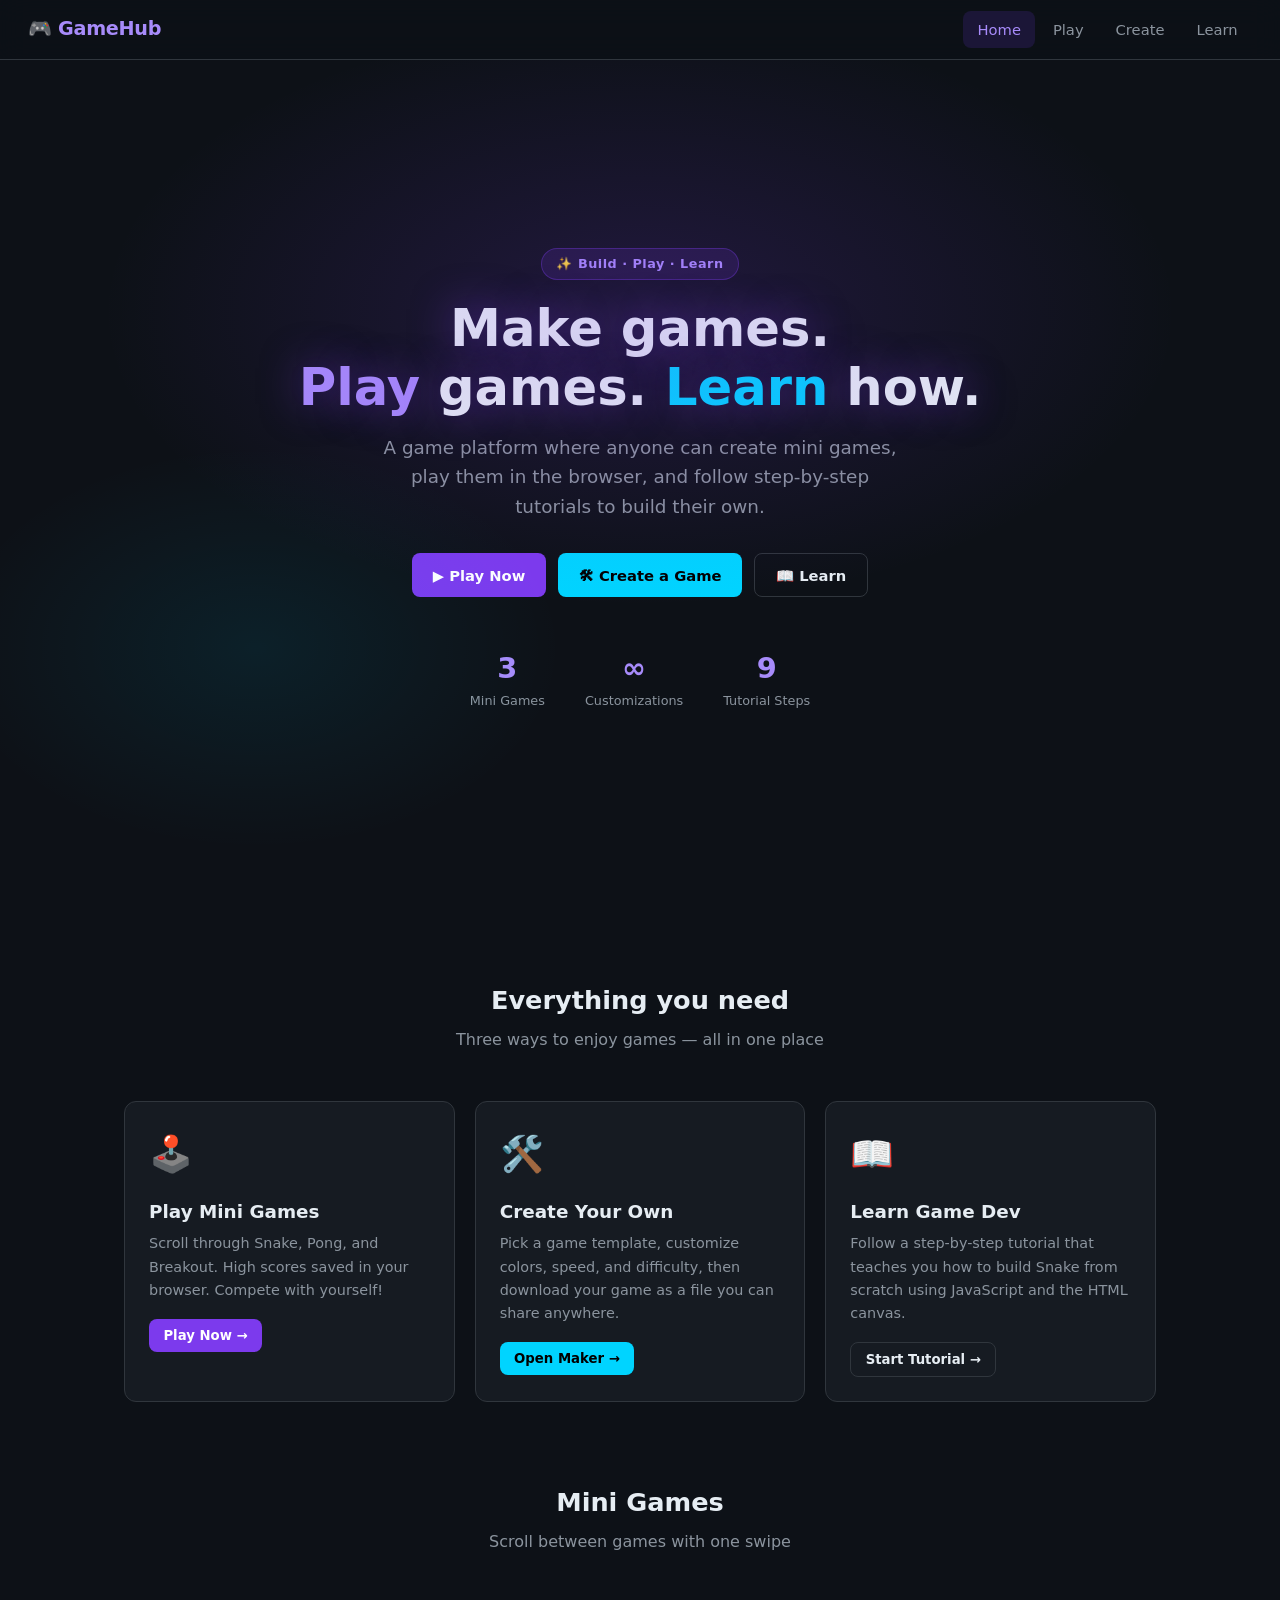
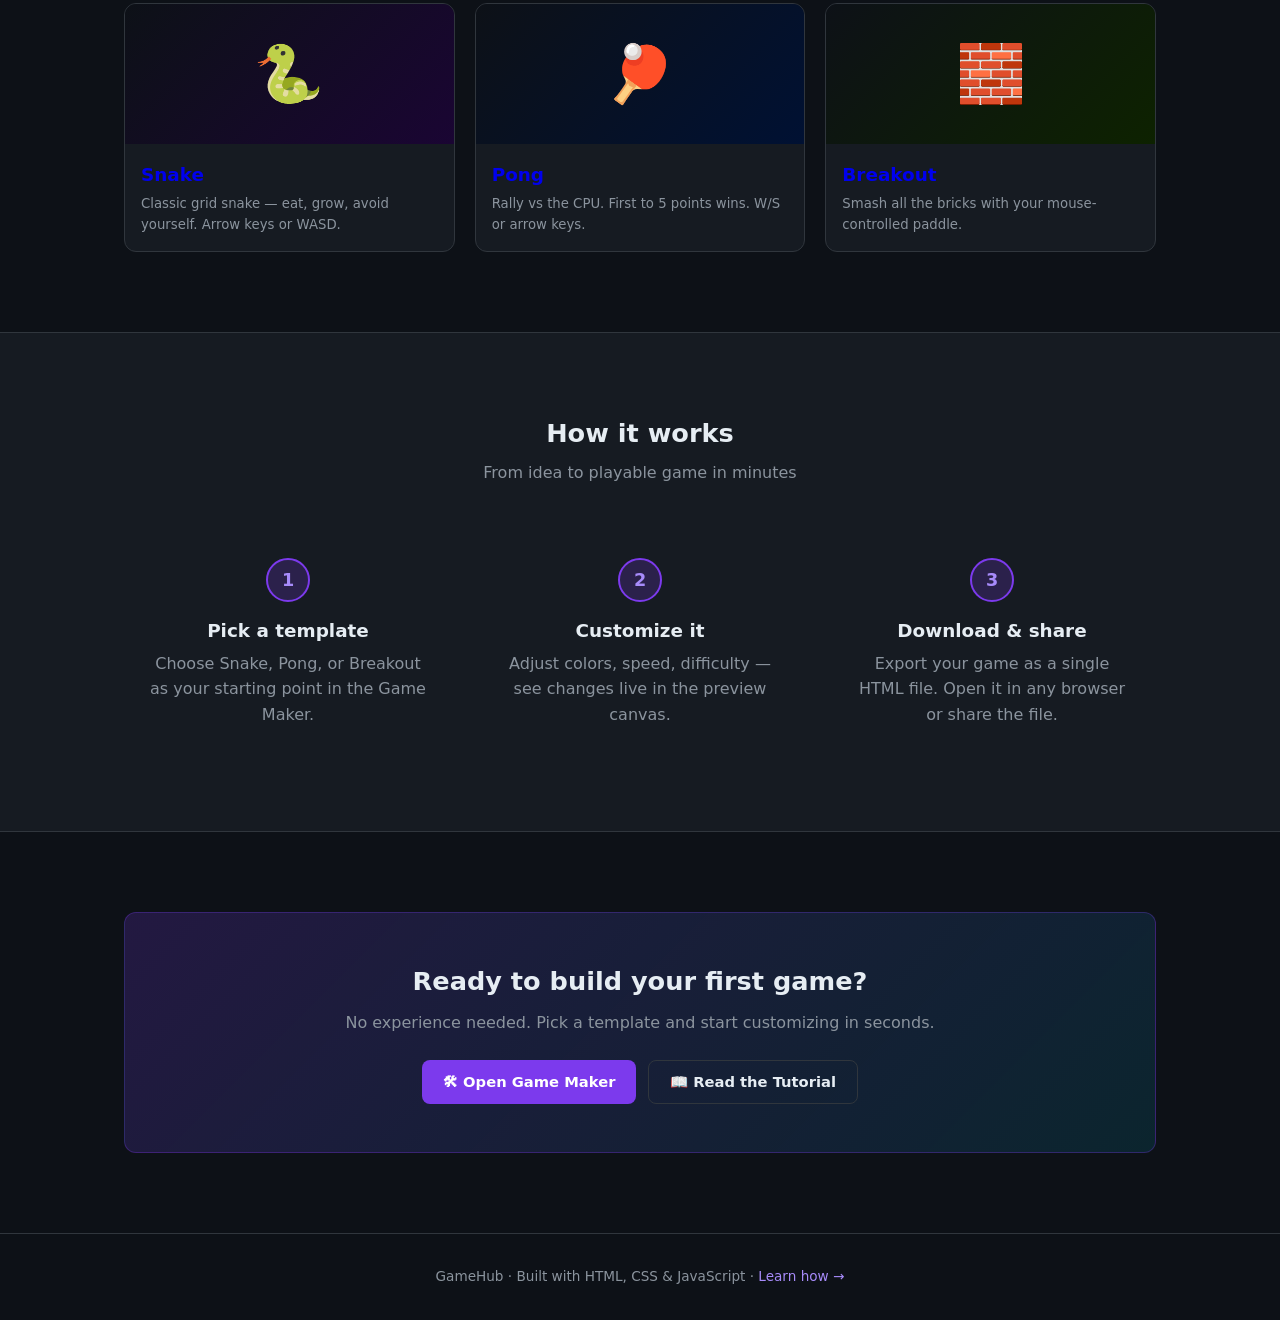
==== docs/index.html @ 1c7cee1e "Add GameHub web platform (Play, Create, Learn) + fix Minecraft blank screen" ====
<!DOCTYPE html>
<html lang="en">
<head>
<meta charset="UTF-8">
<meta name="viewport" content="width=device-width, initial-scale=1">
<title>GameHub · Build. Play. Learn.</title>
<link rel="stylesheet" href="style.css">
<style>
  /* ── Hero ── */
  .hero {
    min-height: calc(100vh - var(--nav-h));
    display: flex;
    flex-direction: column;
    align-items: center;
    justify-content: center;
    text-align: center;
    padding: 2rem 1.5rem;
    position: relative;
    overflow: hidden;
  }

  .hero::before {
    content: '';
    position: absolute;
    inset: 0;
    background:
      radial-gradient(ellipse 60% 50% at 50% 30%, rgba(124,58,237,.18) 0%, transparent 70%),
      radial-gradient(ellipse 40% 40% at 20% 70%, rgba(0,212,255,.08) 0%, transparent 60%);
    pointer-events: none;
  }

  .hero-badge {
    background: rgba(124,58,237,.15);
    border: 1px solid rgba(124,58,237,.35);
    color: var(--purple-lg);
    padding: .3rem .9rem;
    border-radius: 20px;
    font-size: .8rem;
    font-weight: 600;
    letter-spacing: .5px;
    margin-bottom: 1.2rem;
    display: inline-block;
  }

  .hero h1 span { color: var(--purple-lg); }
  .hero h1 .c   { color: var(--cyan); }

  .hero-sub {
    font-size: 1.15rem;
    color: var(--text-dim);
    max-width: 520px;
    margin: 1rem auto 2rem;
  }

  .hero-btns { display: flex; gap: .75rem; flex-wrap: wrap; justify-content: center; }

  .hero-stats {
    display: flex;
    gap: 2.5rem;
    margin-top: 3rem;
    flex-wrap: wrap;
    justify-content: center;
  }
  .stat { text-align: center; }
  .stat-num { font-size: 1.8rem; font-weight: 800; color: var(--purple-lg); }
  .stat-lbl { font-size: .8rem; color: var(--text-dim); }

  /* ── Sections ── */
  .section { padding: 5rem 0; }
  .section-head { text-align: center; margin-bottom: 3rem; }
  .section-head h2 { margin-bottom: .4rem; }

  /* ── Feature cards ── */
  .feat-icon {
    font-size: 2.2rem;
    margin-bottom: .9rem;
    display: block;
  }
  .feat-card h3 { margin-bottom: .4rem; }
  .feat-card p  { font-size: .9rem; margin-bottom: 1.1rem; }

  /* ── Game previews ── */
  .preview-grid {
    display: grid;
    grid-template-columns: repeat(3,1fr);
    gap: 1.25rem;
  }
  @media(max-width:700px) { .preview-grid { grid-template-columns: 1fr; } }

  .preview-card {
    background: var(--surface);
    border: 1px solid var(--border);
    border-radius: var(--radius);
    overflow: hidden;
    transition: border-color .2s, transform .2s;
    cursor: pointer;
    text-decoration: none;
    display: block;
  }
  .preview-card:hover { border-color: var(--purple); transform: translateY(-3px); }

  .preview-thumb {
    height: 140px;
    display: flex;
    align-items: center;
    justify-content: center;
    font-size: 3.5rem;
    position: relative;
    overflow: hidden;
  }
  .preview-thumb::after {
    content: 'PLAY';
    position: absolute;
    inset: 0;
    background: rgba(0,0,0,.65);
    display: flex;
    align-items: center;
    justify-content: center;
    font-size: 1rem;
    font-weight: 700;
    color: #fff;
    letter-spacing: 2px;
    opacity: 0;
    transition: opacity .2s;
  }
  .preview-card:hover .preview-thumb::after { opacity: 1; }

  .preview-info { padding: 1rem; }
  .preview-info h3 { margin-bottom: .2rem; }
  .preview-info p  { font-size: .83rem; }

  .thumb-snake    { background: linear-gradient(135deg, #0d1117 0%, #1a0533 100%); }
  .thumb-pong     { background: linear-gradient(135deg, #0d1117 0%, #001133 100%); }
  .thumb-breakout { background: linear-gradient(135deg, #0d1117 0%, #0d2200 100%); }

  /* ── Steps ── */
  .steps { display: flex; gap: 1.5rem; flex-wrap: wrap; }
  .step {
    flex: 1;
    min-width: 200px;
    text-align: center;
    padding: 1.5rem;
  }
  .step-num {
    width: 44px; height: 44px;
    border-radius: 50%;
    background: rgba(124,58,237,.2);
    border: 2px solid var(--purple);
    color: var(--purple-lg);
    font-size: 1.1rem;
    font-weight: 700;
    display: flex;
    align-items: center;
    justify-content: center;
    margin: 0 auto .9rem;
  }
  .step h3 { margin-bottom: .3rem; }

  /* ── CTA banner ── */
  .cta-banner {
    background: linear-gradient(135deg, rgba(124,58,237,.2) 0%, rgba(0,212,255,.1) 100%);
    border: 1px solid rgba(124,58,237,.3);
    border-radius: var(--radius);
    padding: 3rem 2rem;
    text-align: center;
  }
  .cta-banner h2 { margin-bottom: .5rem; }
  .cta-banner p  { margin-bottom: 1.5rem; }
  .cta-banner .btns { display: flex; gap: .75rem; justify-content: center; flex-wrap: wrap; }

  /* ── Footer ── */
  footer {
    border-top: 1px solid var(--border);
    padding: 2rem 0;
    text-align: center;
    color: var(--text-dim);
    font-size: .85rem;
  }
</style>
</head>
<body>

<nav>
  <a class="nav-logo" href="index.html">🎮 GameHub</a>
  <div class="nav-links">
    <a href="index.html" class="active">Home</a>
    <a href="games.html">Play</a>
    <a href="maker.html">Create</a>
    <a href="learn.html">Learn</a>
  </div>
</nav>

<main style="padding-top: var(--nav-h)">

  <!-- ── Hero ── -->
  <section class="hero">
    <div class="hero-badge">✨ Build · Play · Learn</div>
    <h1 class="glow">Make games.<br><span>Play</span> games. <span class="c">Learn</span> how.</h1>
    <p class="hero-sub">
      A game platform where anyone can create mini games, play them in the browser,
      and follow step-by-step tutorials to build their own.
    </p>
    <div class="hero-btns">
      <a href="games.html"  class="btn btn-primary">▶ Play Now</a>
      <a href="maker.html"  class="btn btn-cyan">🛠 Create a Game</a>
      <a href="learn.html"  class="btn btn-ghost">📖 Learn</a>
    </div>
    <div class="hero-stats">
      <div class="stat"><div class="stat-num">3</div><div class="stat-lbl">Mini Games</div></div>
      <div class="stat"><div class="stat-num">∞</div><div class="stat-lbl">Customizations</div></div>
      <div class="stat"><div class="stat-num">9</div><div class="stat-lbl">Tutorial Steps</div></div>
    </div>
  </section>

  <!-- ── Features ── -->
  <section class="section">
    <div class="container">
      <div class="section-head">
        <h2>Everything you need</h2>
        <p>Three ways to enjoy games — all in one place</p>
      </div>
      <div class="grid-3">
        <div class="card feat-card">
          <span class="feat-icon">🕹️</span>
          <h3>Play Mini Games</h3>
          <p>Scroll through Snake, Pong, and Breakout. High scores saved in your browser. Compete with yourself!</p>
          <a href="games.html" class="btn btn-primary btn-sm">Play Now →</a>
        </div>
        <div class="card feat-card">
          <span class="feat-icon">🛠️</span>
          <h3>Create Your Own</h3>
          <p>Pick a game template, customize colors, speed, and difficulty, then download your game as a file you can share anywhere.</p>
          <a href="maker.html" class="btn btn-cyan btn-sm">Open Maker →</a>
        </div>
        <div class="card feat-card">
          <span class="feat-icon">📖</span>
          <h3>Learn Game Dev</h3>
          <p>Follow a step-by-step tutorial that teaches you how to build Snake from scratch using JavaScript and the HTML canvas.</p>
          <a href="learn.html" class="btn btn-ghost btn-sm">Start Tutorial →</a>
        </div>
      </div>
    </div>
  </section>

  <!-- ── Game previews ── -->
  <section class="section" style="padding-top:0">
    <div class="container">
      <div class="section-head">
        <h2>Mini Games</h2>
        <p>Scroll between games with one swipe</p>
      </div>
      <div class="preview-grid">
        <a href="games.html#slide-0" class="preview-card">
          <div class="preview-thumb thumb-snake">🐍</div>
          <div class="preview-info">
            <h3>Snake</h3>
            <p>Classic grid snake — eat, grow, avoid yourself. Arrow keys or WASD.</p>
          </div>
        </a>
        <a href="games.html#slide-1" class="preview-card">
          <div class="preview-thumb thumb-pong">🏓</div>
          <div class="preview-info">
            <h3>Pong</h3>
            <p>Rally vs the CPU. First to 5 points wins. W/S or arrow keys.</p>
          </div>
        </a>
        <a href="games.html#slide-2" class="preview-card">
          <div class="preview-thumb thumb-breakout">🧱</div>
          <div class="preview-info">
            <h3>Breakout</h3>
            <p>Smash all the bricks with your mouse-controlled paddle.</p>
          </div>
        </a>
      </div>
    </div>
  </section>

  <!-- ── How it works ── -->
  <section class="section" style="background: var(--surface); border-top:1px solid var(--border); border-bottom:1px solid var(--border)">
    <div class="container">
      <div class="section-head">
        <h2>How it works</h2>
        <p>From idea to playable game in minutes</p>
      </div>
      <div class="steps">
        <div class="step">
          <div class="step-num">1</div>
          <h3>Pick a template</h3>
          <p>Choose Snake, Pong, or Breakout as your starting point in the Game Maker.</p>
        </div>
        <div class="step">
          <div class="step-num">2</div>
          <h3>Customize it</h3>
          <p>Adjust colors, speed, difficulty — see changes live in the preview canvas.</p>
        </div>
        <div class="step">
          <div class="step-num">3</div>
          <h3>Download & share</h3>
          <p>Export your game as a single HTML file. Open it in any browser or share the file.</p>
        </div>
      </div>
    </div>
  </section>

  <!-- ── CTA ── -->
  <section class="section">
    <div class="container">
      <div class="cta-banner">
        <h2>Ready to build your first game?</h2>
        <p>No experience needed. Pick a template and start customizing in seconds.</p>
        <div class="btns">
          <a href="maker.html" class="btn btn-primary">🛠 Open Game Maker</a>
          <a href="learn.html" class="btn btn-ghost">📖 Read the Tutorial</a>
        </div>
      </div>
    </div>
  </section>

</main>

<footer>
  <div class="container">
    GameHub · Built with HTML, CSS &amp; JavaScript · <a href="learn.html" style="color:var(--purple-lg);text-decoration:none">Learn how →</a>
  </div>
</footer>

</body>
</html>
---- docs/style.css ----
:root {
  --bg:        #0d1117;
  --surface:   #161b22;
  --surface2:  #21262d;
  --border:    #30363d;
  --text:      #e6edf3;
  --text-dim:  #8b949e;
  --purple:    #7c3aed;
  --purple-lg: #a78bfa;
  --cyan:      #00d4ff;
  --green:     #3fb950;
  --yellow:    #f0b429;
  --red:       #f85149;
  --radius:    12px;
  --nav-h:     60px;
}

*, *::before, *::after { margin: 0; padding: 0; box-sizing: border-box; }

body {
  background: var(--bg);
  color: var(--text);
  font-family: 'Segoe UI', system-ui, -apple-system, sans-serif;
  line-height: 1.6;
  min-height: 100vh;
}

/* ── Nav ── */
nav {
  position: fixed;
  inset: 0 0 auto 0;
  height: var(--nav-h);
  background: rgba(13,17,23,.92);
  backdrop-filter: blur(14px);
  border-bottom: 1px solid var(--border);
  display: flex;
  align-items: center;
  padding: 0 1.75rem;
  gap: 1.5rem;
  z-index: 200;
}

.nav-logo {
  font-size: 1.2rem;
  font-weight: 700;
  color: var(--purple-lg);
  text-decoration: none;
  letter-spacing: -.3px;
  white-space: nowrap;
}

.nav-links {
  display: flex;
  gap: .2rem;
  margin-left: auto;
}

.nav-links a {
  color: var(--text-dim);
  text-decoration: none;
  padding: .45rem .9rem;
  border-radius: 8px;
  font-size: .92rem;
  transition: background .15s, color .15s;
}
.nav-links a:hover { background: var(--surface2); color: var(--text); }
.nav-links a.active { color: var(--purple-lg); background: rgba(124,58,237,.15); }

/* ── Buttons ── */
.btn {
  display: inline-flex;
  align-items: center;
  gap: .45rem;
  padding: .58rem 1.3rem;
  border-radius: 8px;
  font-size: .92rem;
  font-weight: 600;
  cursor: pointer;
  border: none;
  text-decoration: none;
  transition: transform .15s, filter .15s, background .15s;
  white-space: nowrap;
}
.btn:hover { transform: translateY(-1px); }
.btn-primary { background: var(--purple); color: #fff; }
.btn-primary:hover { background: #6d28d9; }
.btn-ghost { background: transparent; color: var(--text); border: 1px solid var(--border); }
.btn-ghost:hover { background: var(--surface2); border-color: var(--purple-lg); }
.btn-cyan { background: var(--cyan); color: #000; font-weight: 700; }
.btn-cyan:hover { filter: brightness(1.12); }
.btn-green { background: var(--green); color: #fff; }
.btn-green:hover { filter: brightness(1.1); }
.btn-sm { padding: .36rem .9rem; font-size: .83rem; }

/* ── Cards ── */
.card {
  background: var(--surface);
  border: 1px solid var(--border);
  border-radius: var(--radius);
  padding: 1.5rem;
  transition: border-color .2s, transform .2s;
}
.card:hover { border-color: var(--purple); transform: translateY(-2px); }

/* ── Layout helpers ── */
.container { max-width: 1080px; margin: 0 auto; padding: 0 1.5rem; }
.grid-3 { display: grid; grid-template-columns: repeat(3, 1fr); gap: 1.25rem; }
.grid-2 { display: grid; grid-template-columns: repeat(2, 1fr); gap: 1.25rem; }

@media (max-width: 720px) {
  .grid-3, .grid-2 { grid-template-columns: 1fr; }
  .nav-links a { padding: .4rem .6rem; font-size: .82rem; }
}

/* ── Typography ── */
h1 { font-size: clamp(2rem, 5vw, 3.2rem); font-weight: 800; line-height: 1.15; }
h2 { font-size: 1.6rem; font-weight: 700; }
h3 { font-size: 1.15rem; font-weight: 600; }
p  { color: var(--text-dim); }

.tag {
  display: inline-block;
  font-size: .75rem;
  font-weight: 600;
  padding: .18rem .6rem;
  border-radius: 20px;
  letter-spacing: .4px;
  text-transform: uppercase;
}
.tag-purple { background: rgba(124,58,237,.2); color: var(--purple-lg); }
.tag-cyan   { background: rgba(0,212,255,.15); color: var(--cyan); }
.tag-green  { background: rgba(63,185,80,.15); color: var(--green); }

/* ── Glow text ── */
.glow { text-shadow: 0 0 40px rgba(124,58,237,.5); }

/* ── Code block ── */
pre {
  background: #010409;
  border: 1px solid var(--border);
  border-radius: 8px;
  padding: 1.1rem 1.25rem;
  overflow-x: auto;
  font-size: .85rem;
  line-height: 1.7;
}
code { font-family: 'Cascadia Code', 'Fira Code', 'Consolas', monospace; }
pre code { color: #c9d1d9; }
.kw  { color: #ff7b72; }
.fn  { color: #d2a8ff; }
.str { color: #a5d6ff; }
.cm  { color: #6e7681; font-style: italic; }
.num { color: #79c0ff; }

/* ── Canvas container ── */
.canvas-box {
  position: relative;
  display: inline-block;
  border-radius: var(--radius);
  overflow: hidden;
  border: 2px solid var(--border);
  box-shadow: 0 0 40px rgba(0,0,0,.6);
}
canvas { display: block; }

/* ── Scroll hint animation ── */
@keyframes bounce {
  0%, 100% { transform: translateY(0); }
  50%       { transform: translateY(6px); }
}
.scroll-hint { animation: bounce 1.6s ease-in-out infinite; }

/* ── Progress bar ── */
.progress-bar {
  height: 4px;
  background: var(--surface2);
  border-radius: 2px;
  overflow: hidden;
}
.progress-fill {
  height: 100%;
  background: linear-gradient(90deg, var(--purple), var(--cyan));
  border-radius: 2px;
  transition: width .3s;
}

/* ── Range / select inputs ── */
input[type=range] {
  -webkit-appearance: none;
  width: 100%;
  height: 6px;
  border-radius: 3px;
  background: var(--surface2);
  outline: none;
  cursor: pointer;
}
input[type=range]::-webkit-slider-thumb {
  -webkit-appearance: none;
  width: 16px;
  height: 16px;
  border-radius: 50%;
  background: var(--purple);
  cursor: pointer;
}
input[type=color] {
  -webkit-appearance: none;
  border: none;
  width: 36px;
  height: 36px;
  border-radius: 6px;
  cursor: pointer;
  background: none;
  padding: 0;
}
select {
  background: var(--surface2);
  color: var(--text);
  border: 1px solid var(--border);
  border-radius: 6px;
  padding: .4rem .7rem;
  font-size: .9rem;
  cursor: pointer;
  outline: none;
}
select:focus { border-color: var(--purple); }

label { font-size: .88rem; color: var(--text-dim); display: block; margin-bottom: .3rem; }

.field { margin-bottom: 1rem; }
.field-row { display: flex; align-items: center; gap: .75rem; }
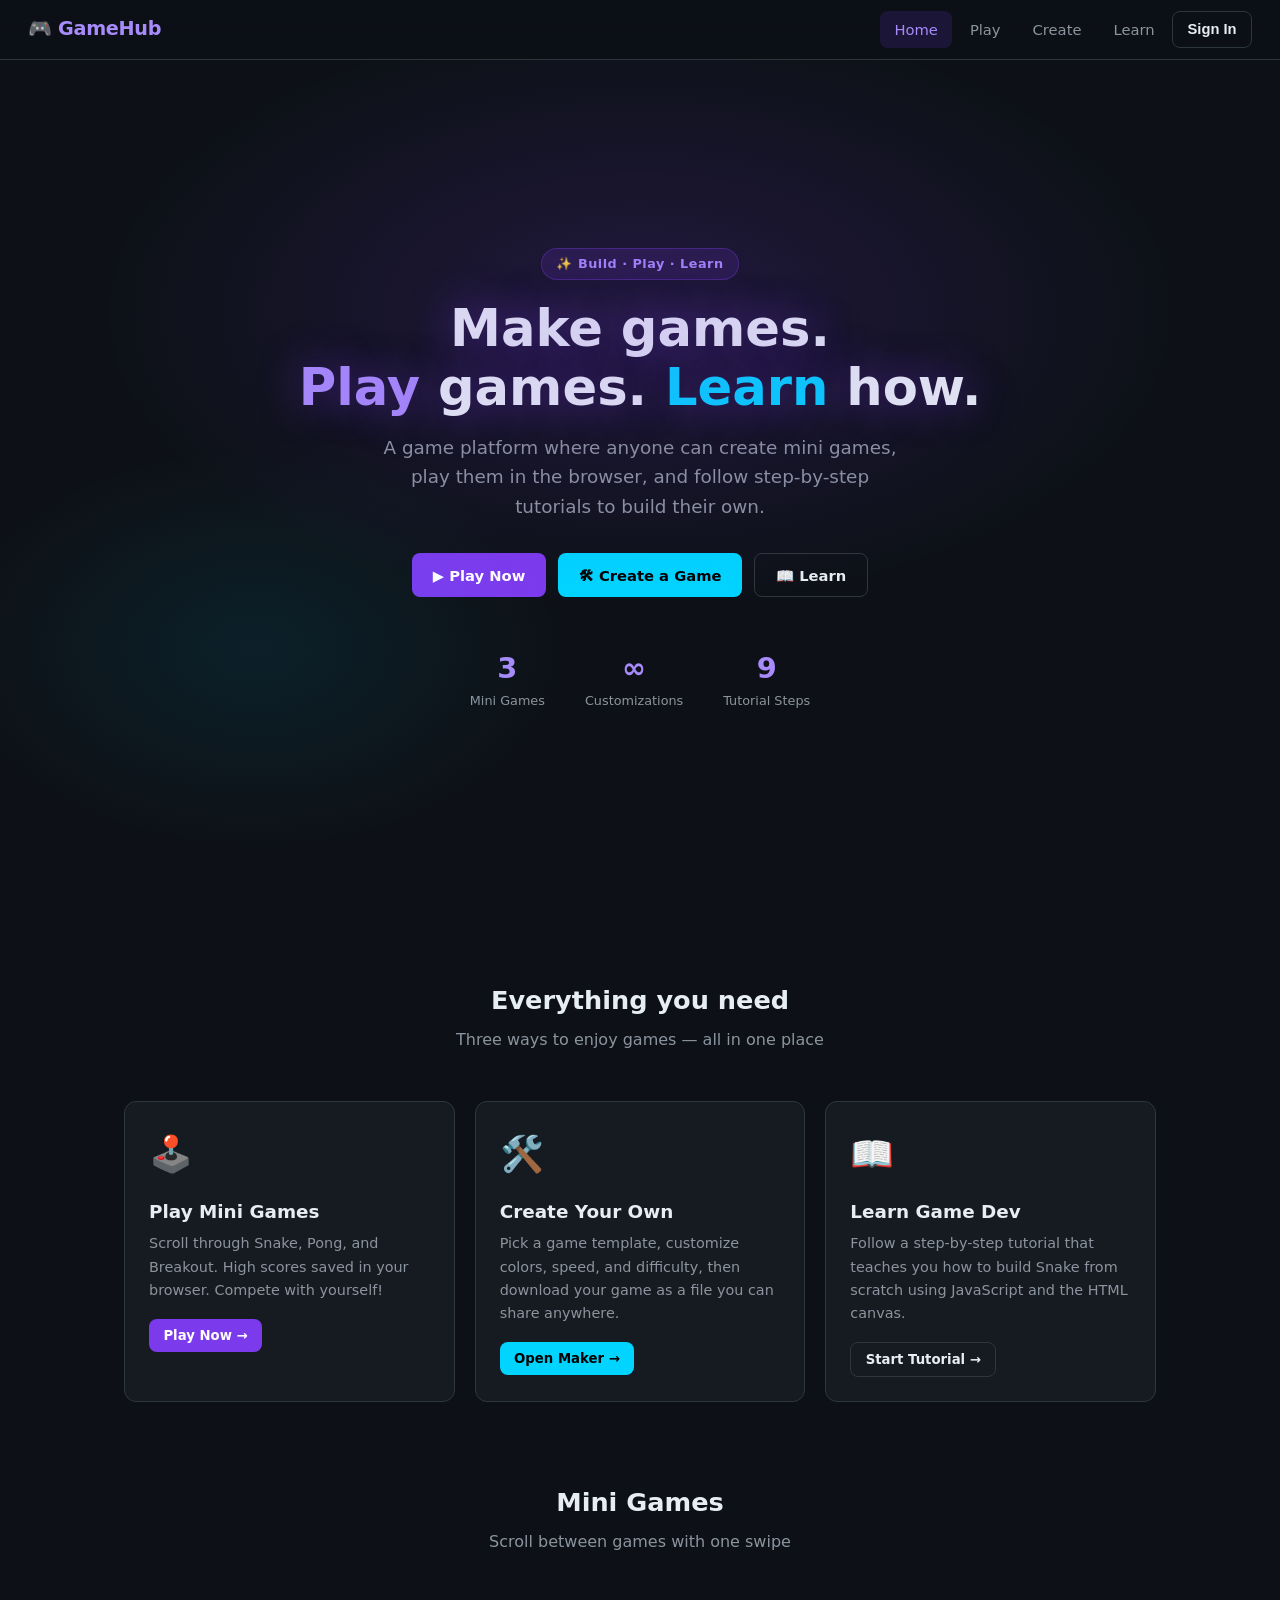
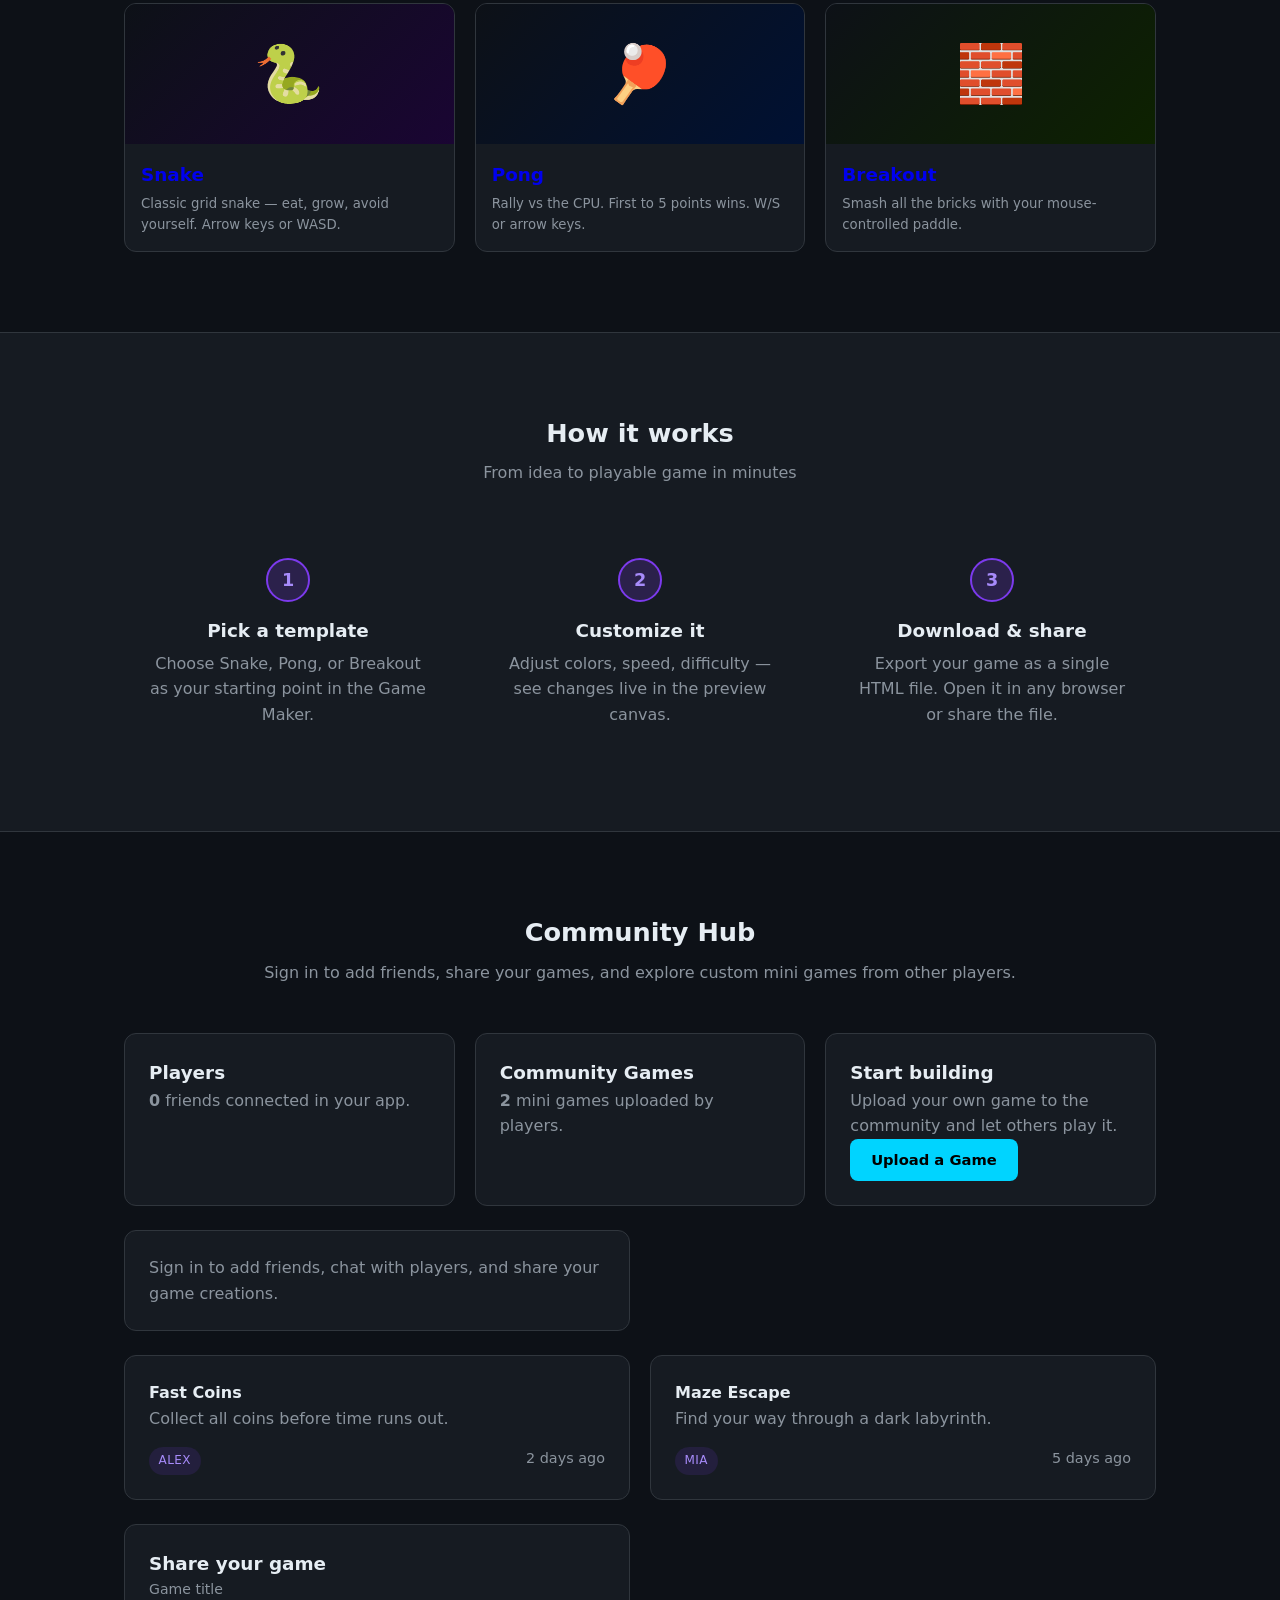
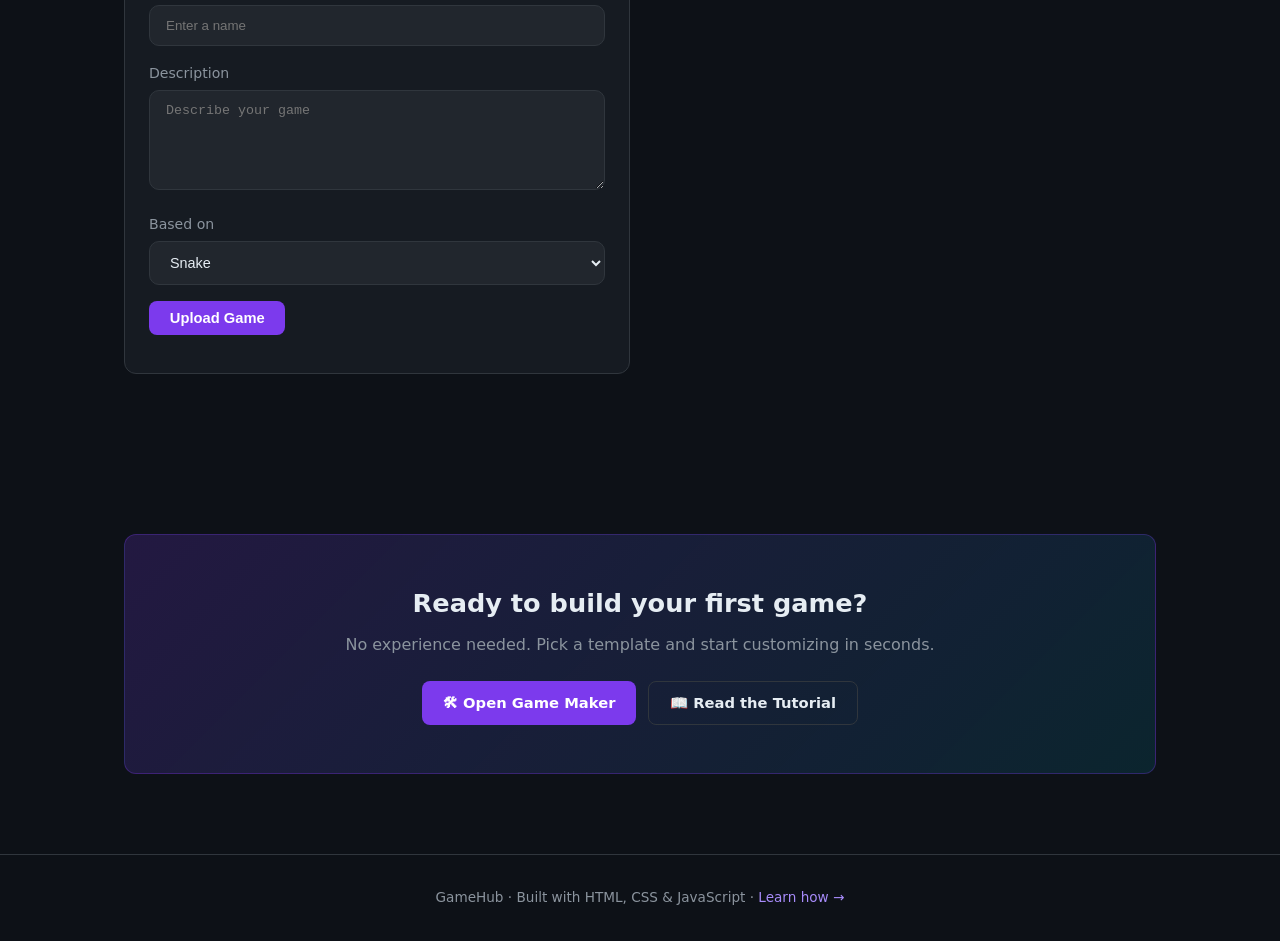
==== commit 53ca6256: "change" ====
--- a/docs/index.html
+++ b/docs/index.html
@@ -3,7 +3,7 @@
 <head>
 <meta charset="UTF-8">
 <meta name="viewport" content="width=device-width, initial-scale=1">
-<title>GameHub · Build. Play. Learn.</title>
+<title>Make it · Build. Play. Learn.</title>
 <link rel="stylesheet" href="style.css">
 <style>
   /* ── Hero ── */
@@ -187,6 +187,8 @@
     <a href="games.html">Play</a>
     <a href="maker.html">Create</a>
     <a href="learn.html">Learn</a>
+    <button id="signInBtn" class="btn btn-ghost nav-btn">Sign In</button>
+    <button id="signOutBtn" class="btn btn-ghost nav-btn hidden">Sign Out</button>
   </div>
 </nav>
 
@@ -302,6 +304,60 @@
     </div>
   </section>
 
+  <!-- ── Community ── -->
+  <section class="section">
+    <div class="container">
+      <div class="section-head">
+        <h2>Community Hub</h2>
+        <p>Sign in to add friends, share your games, and explore custom mini games from other players.</p>
+      </div>
+      <div class="grid-3">
+        <div class="card">
+          <h3>Players</h3>
+          <p><strong class="friends-count">0</strong> friends connected in your app.</p>
+        </div>
+        <div class="card">
+          <h3>Community Games</h3>
+          <p><strong class="community-games-count">0</strong> mini games uploaded by players.</p>
+        </div>
+        <div class="card">
+          <h3>Start building</h3>
+          <p>Upload your own game to the community and let others play it.</p>
+          <a id="openUploadBtn" class="btn btn-cyan requires-auth">Upload a Game</a>
+        </div>
+      </div>
+      <div id="friendList" class="community-grid"></div>
+      <div id="communityGameList" class="community-grid"></div>
+      <div id="uploadSection" class="community-grid">
+        <div class="card">
+          <h3>Share your game</h3>
+          <form id="uploadForm">
+            <div class="form-group">
+              <label for="uploadTitle">Game title</label>
+              <input id="uploadTitle" class="input" type="text" placeholder="Enter a name" required>
+            </div>
+            <div class="form-group">
+              <label for="uploadDescription">Description</label>
+              <textarea id="uploadDescription" class="textarea" placeholder="Describe your game" required></textarea>
+            </div>
+            <div class="form-group">
+              <label for="uploadTemplate">Based on</label>
+              <select id="uploadTemplate">
+                <option value="Snake">Snake</option>
+                <option value="Pong">Pong</option>
+                <option value="Breakout">Breakout</option>
+                <option value="Builder">Builder</option>
+                <option value="Custom">Custom</option>
+              </select>
+            </div>
+            <button type="submit" class="btn btn-primary">Upload Game</button>
+            <div id="uploadStatus" class="upload-status"></div>
+          </form>
+        </div>
+      </div>
+    </div>
+  </section>
+
   <!-- ── CTA ── -->
   <section class="section">
     <div class="container">
@@ -318,11 +374,28 @@
 
 </main>
 
+<div id="signInModal" class="modal hidden">
+  <div class="modal-backdrop"></div>
+  <div class="modal-content">
+    <div class="modal-header">
+      <h3>Sign in to GameHub</h3>
+      <button id="closeSignInModal" class="modal-close">×</button>
+    </div>
+    <form id="signInForm">
+      <div class="form-group">
+        <label for="signInName">Your name</label>
+        <input id="signInName" class="input" type="text" placeholder="Enter your player name" required>
+      </div>
+      <button type="submit" class="btn btn-primary">Join the app</button>
+    </form>
+  </div>
+</div>
+
 <footer>
   <div class="container">
     GameHub · Built with HTML, CSS &amp; JavaScript · <a href="learn.html" style="color:var(--purple-lg);text-decoration:none">Learn how →</a>
   </div>
 </footer>
-
+<script type="module" src="./js/community.js"></script>
 </body>
 </html>
--- a/docs/style.css
+++ b/docs/style.css
@@ -228,3 +228,197 @@
 
 .field { margin-bottom: 1rem; }
 .field-row { display: flex; align-items: center; gap: .75rem; }
+
+/* ── Community / Social ── */
+.community-grid {
+  display: grid;
+  grid-template-columns: repeat(2, minmax(0, 1fr));
+  gap: 1.25rem;
+  margin-top: 1.5rem;
+}
+@media(max-width:900px) { .community-grid { grid-template-columns: 1fr; } }
+
+.community-card {
+  background: var(--surface);
+  border: 1px solid var(--border);
+  border-radius: var(--radius);
+  padding: 1.5rem;
+}
+
+.list-grid {
+  display: grid;
+  gap: .75rem;
+  margin-top: 1rem;
+}
+
+.list-row {
+  display: flex;
+  justify-content: space-between;
+  gap: .75rem;
+  margin-top: 1rem;
+  color: var(--text-dim);
+  font-size: .9rem;
+}
+
+.small-chip {
+  display: inline-flex;
+  align-items: center;
+  justify-content: center;
+  padding: .25rem .6rem;
+  border-radius: 999px;
+  background: rgba(124,58,237,.13);
+  color: var(--purple-lg);
+  font-size: .75rem;
+  text-transform: uppercase;
+  letter-spacing: .4px;
+}
+
+.modal {
+  position: fixed;
+  inset: 0;
+  display: grid;
+  place-items: center;
+  z-index: 300;
+}
+
+.modal.hidden { display: none; }
+.modal-backdrop {
+  position: absolute;
+  inset: 0;
+  background: rgba(0,0,0,.6);
+  backdrop-filter: blur(5px);
+}
+.modal-content {
+  position: relative;
+  width: min(420px, calc(100vw - 2rem));
+  background: var(--surface);
+  border: 1px solid var(--border);
+  border-radius: 18px;
+  padding: 1.5rem;
+  z-index: 1;
+}
+.modal-header {
+  display: flex;
+  align-items: center;
+  justify-content: space-between;
+  gap: .75rem;
+  margin-bottom: 1rem;
+}
+.modal-header h3 { margin: 0; font-size: 1.1rem; }
+.modal-close {
+  border: none;
+  background: transparent;
+  color: var(--text);
+  font-size: 1.2rem;
+  cursor: pointer;
+}
+.form-group { margin-bottom: 1rem; }
+.input, .textarea, select {
+  width: 100%;
+  border: 1px solid var(--border);
+  border-radius: 10px;
+  background: var(--surface2);
+  color: var(--text);
+  padding: .75rem 1rem;
+}
+.textarea { min-height: 100px; resize: vertical; }
+.upload-status { margin-top: .85rem; color: var(--green); font-size: .9rem; }
+
+.nav-links .nav-btn {
+  padding: .45rem .9rem;
+}
+
+  .hidden { display: none !important; }
+
+
+
+/* ── Mobile touch controls ── */
+.touch-controls {
+  position: fixed;
+  left: 50%;
+  transform: translateX(-50%);
+  bottom: 1.25rem;
+  display: none;
+  gap: .5rem;
+  align-items: center;
+  justify-content: center;
+  z-index: 400;
+}
+.touch-controls .tc-btn {
+  width: 56px;
+  height: 56px;
+  border-radius: 12px;
+  border: 1px solid var(--border);
+  background: rgba(255,255,255,0.04);
+  color: var(--text);
+  font-size: 1.25rem;
+  display: inline-flex;
+  align-items: center;
+  justify-content: center;
+  touch-action: none;
+  -webkit-user-select: none;
+  user-select: none;
+}
+.touch-controls .tc-btn.action {
+  width: 68px;
+  height: 68px;
+  background: linear-gradient(135deg,var(--purple-lg),#00d4ff);
+  color: #fff;
+  box-shadow: 0 6px 18px rgba(0,0,0,.35);
+}
+
+@media (max-width: 900px) {
+  .touch-controls { display: flex; }
+  .dot-nav { display: none; }
+  .nav-links .nav-btn { padding: .35rem .6rem; }
+}
+
+/* Joystick */
+.joystick {
+  position: fixed;
+  left: 1rem;
+  bottom: 1.25rem;
+  width: 96px;
+  height: 96px;
+  border-radius: 999px;
+  display: none;
+  align-items: center;
+  justify-content: center;
+  z-index: 410;
+}
+.joystick .base {
+  width: 96px;
+  height: 96px;
+  border-radius: 999px;
+  background: rgba(255,255,255,0.03);
+  border: 1px solid var(--border);
+  display: flex;
+  align-items: center;
+  justify-content: center;
+}
+.joystick .stick {
+  width: 48px;
+  height: 48px;
+  border-radius: 999px;
+  background: rgba(255,255,255,0.06);
+  box-shadow: 0 6px 14px rgba(0,0,0,0.35);
+  transform: translate(0,0);
+  transition: transform 0.01s linear;
+  touch-action: none;
+}
+
+@media (max-width: 900px) {
+  .joystick { display: flex; }
+  .touch-controls { bottom: 5.75rem; }
+}
+
+/* Narrow phones tweaks */
+@media (max-width: 420px) {
+  .joystick { left: .6rem; bottom: 1rem; width: 76px; height: 76px; }
+  .joystick .base { width: 76px; height: 76px; }
+  .joystick .stick { width: 40px; height: 40px; }
+  .touch-controls { bottom: 5rem; gap: .4rem; }
+  .touch-controls .tc-btn { width: 48px; height: 48px; font-size: 1.05rem; }
+  .touch-controls .tc-btn.action { width: 56px; height: 56px; }
+}
+
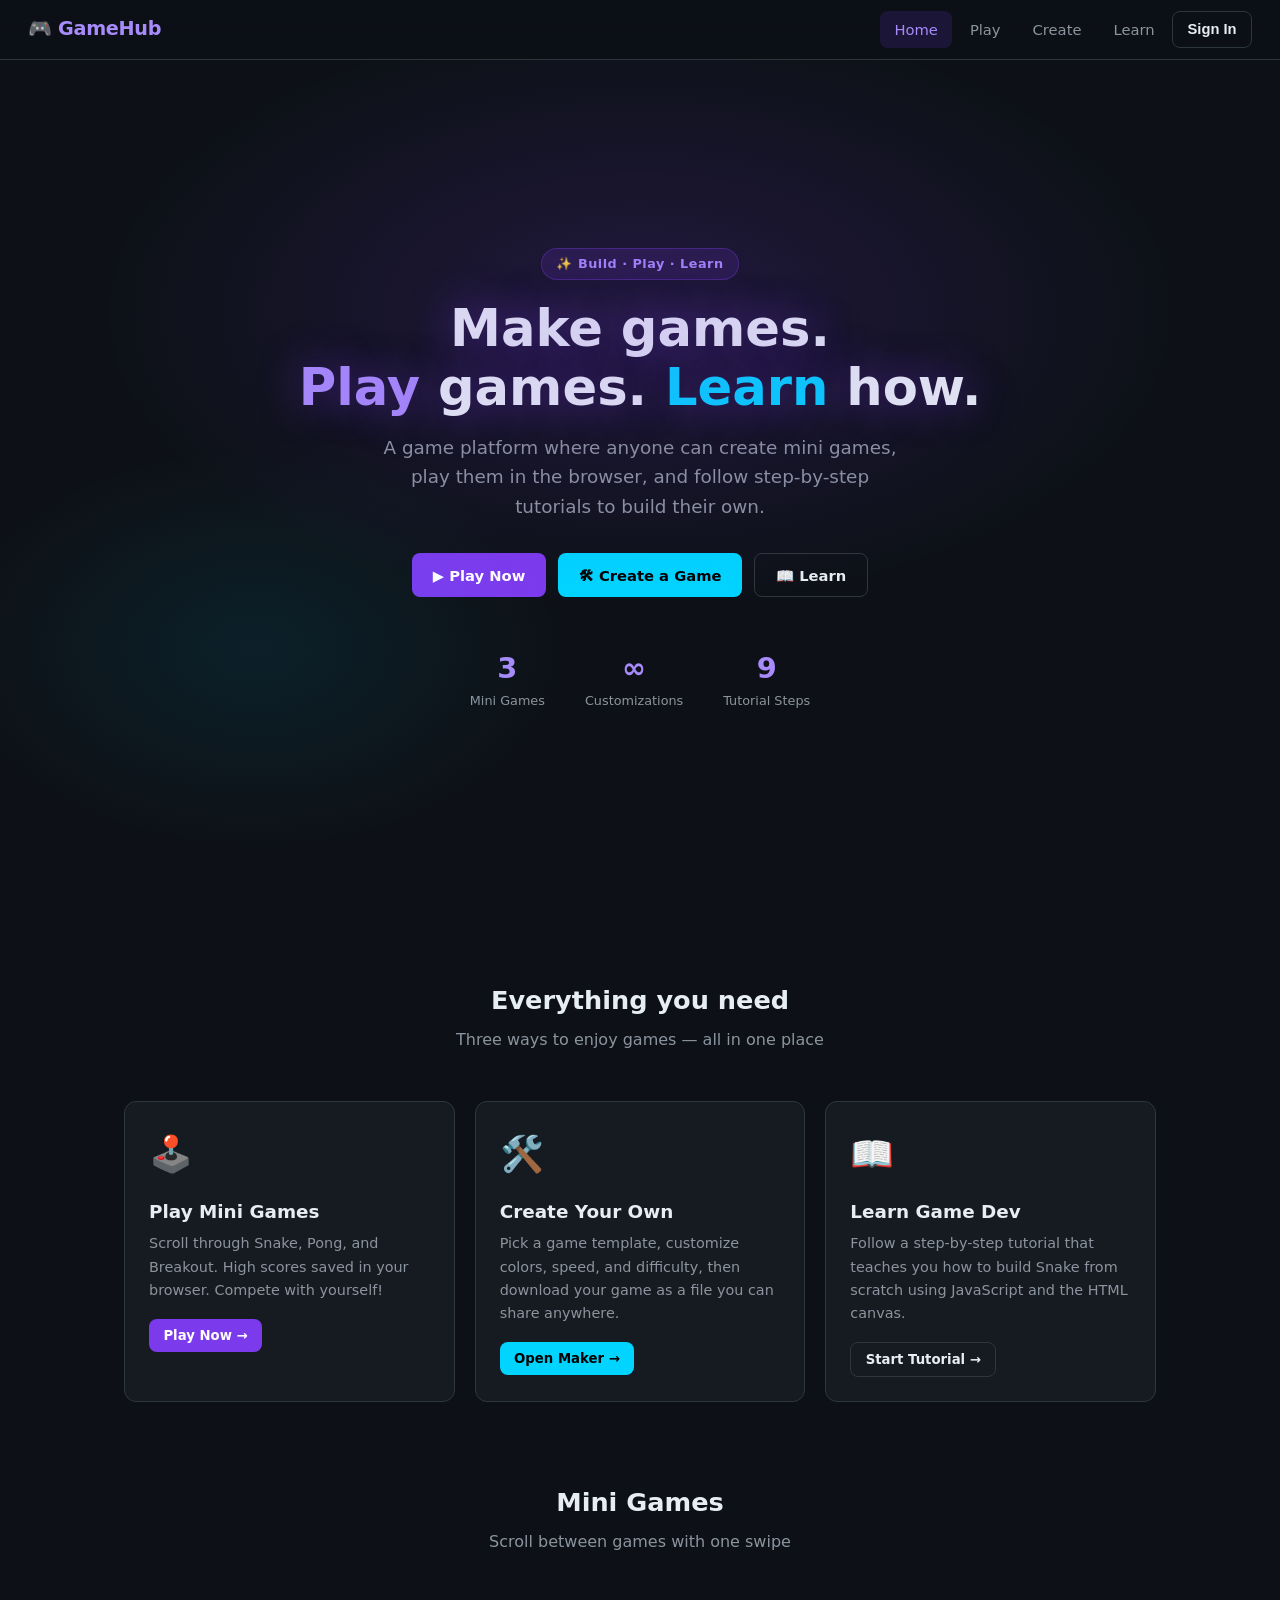
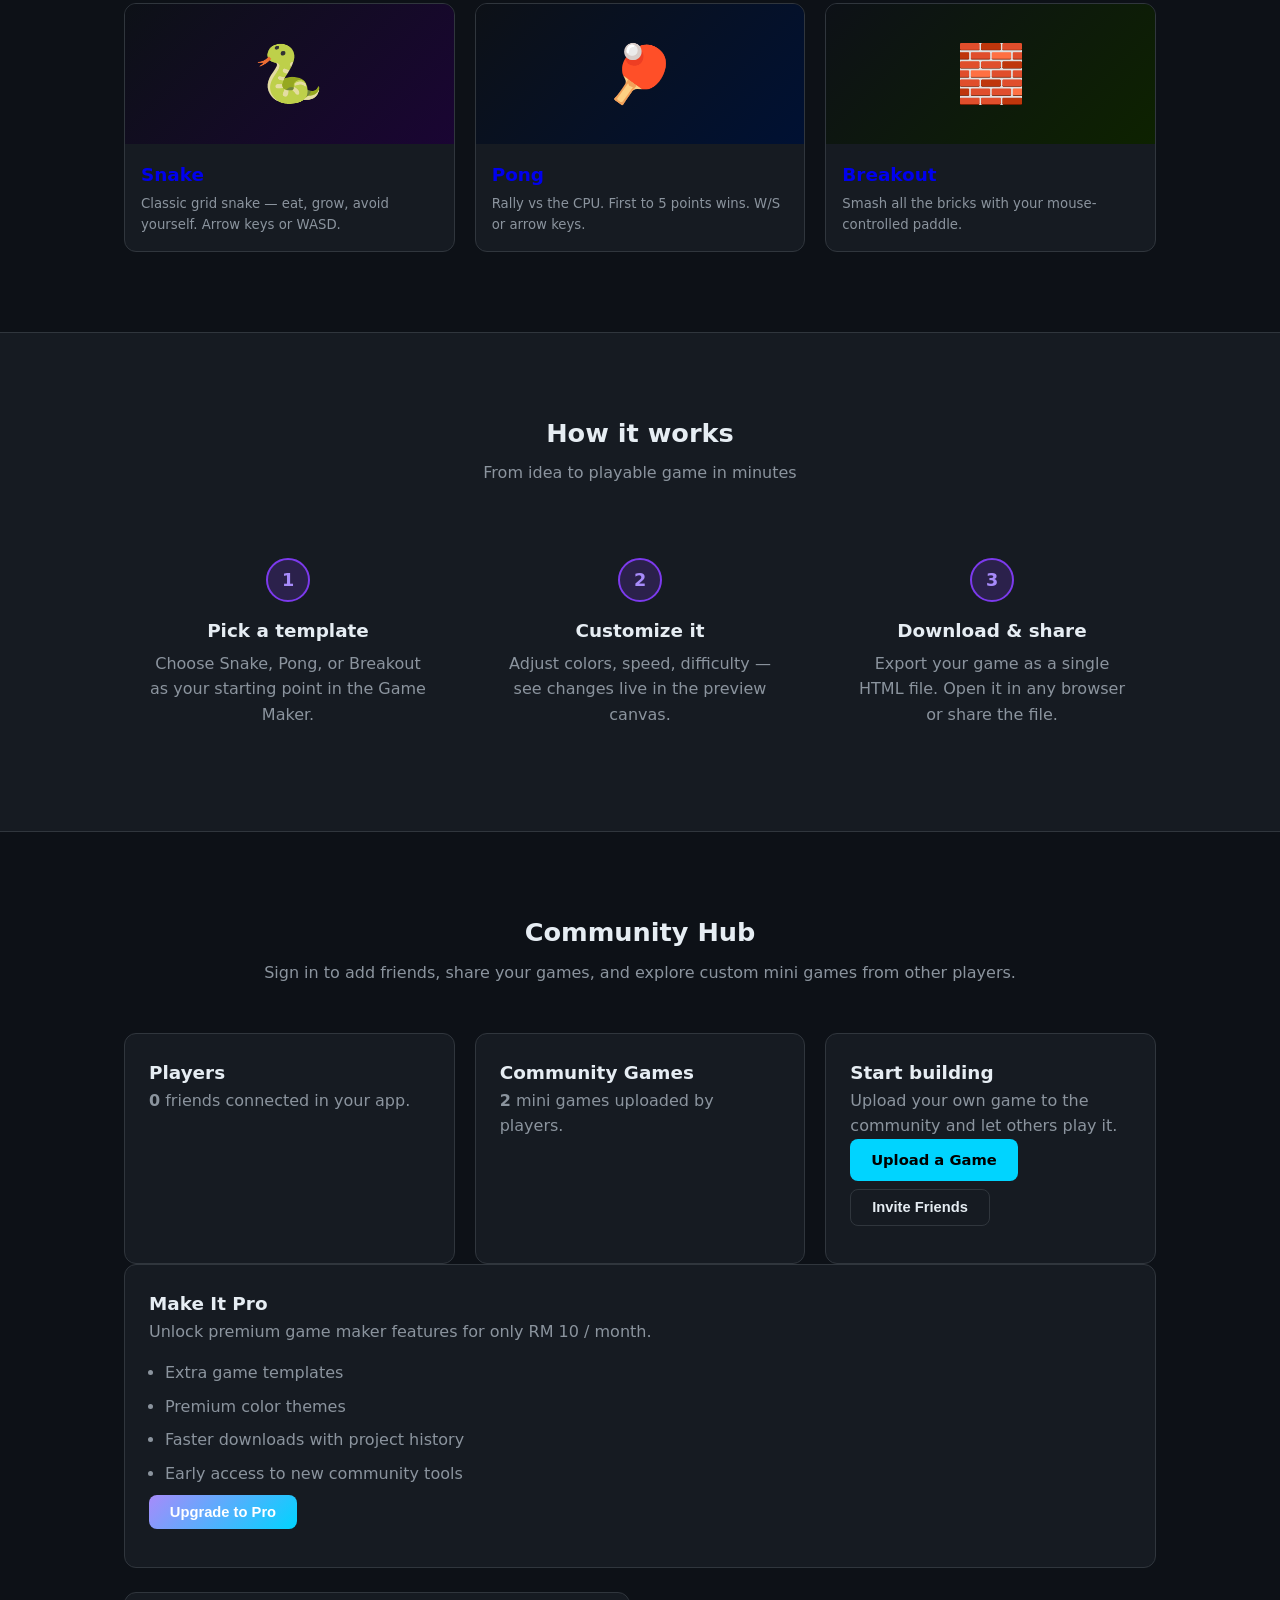
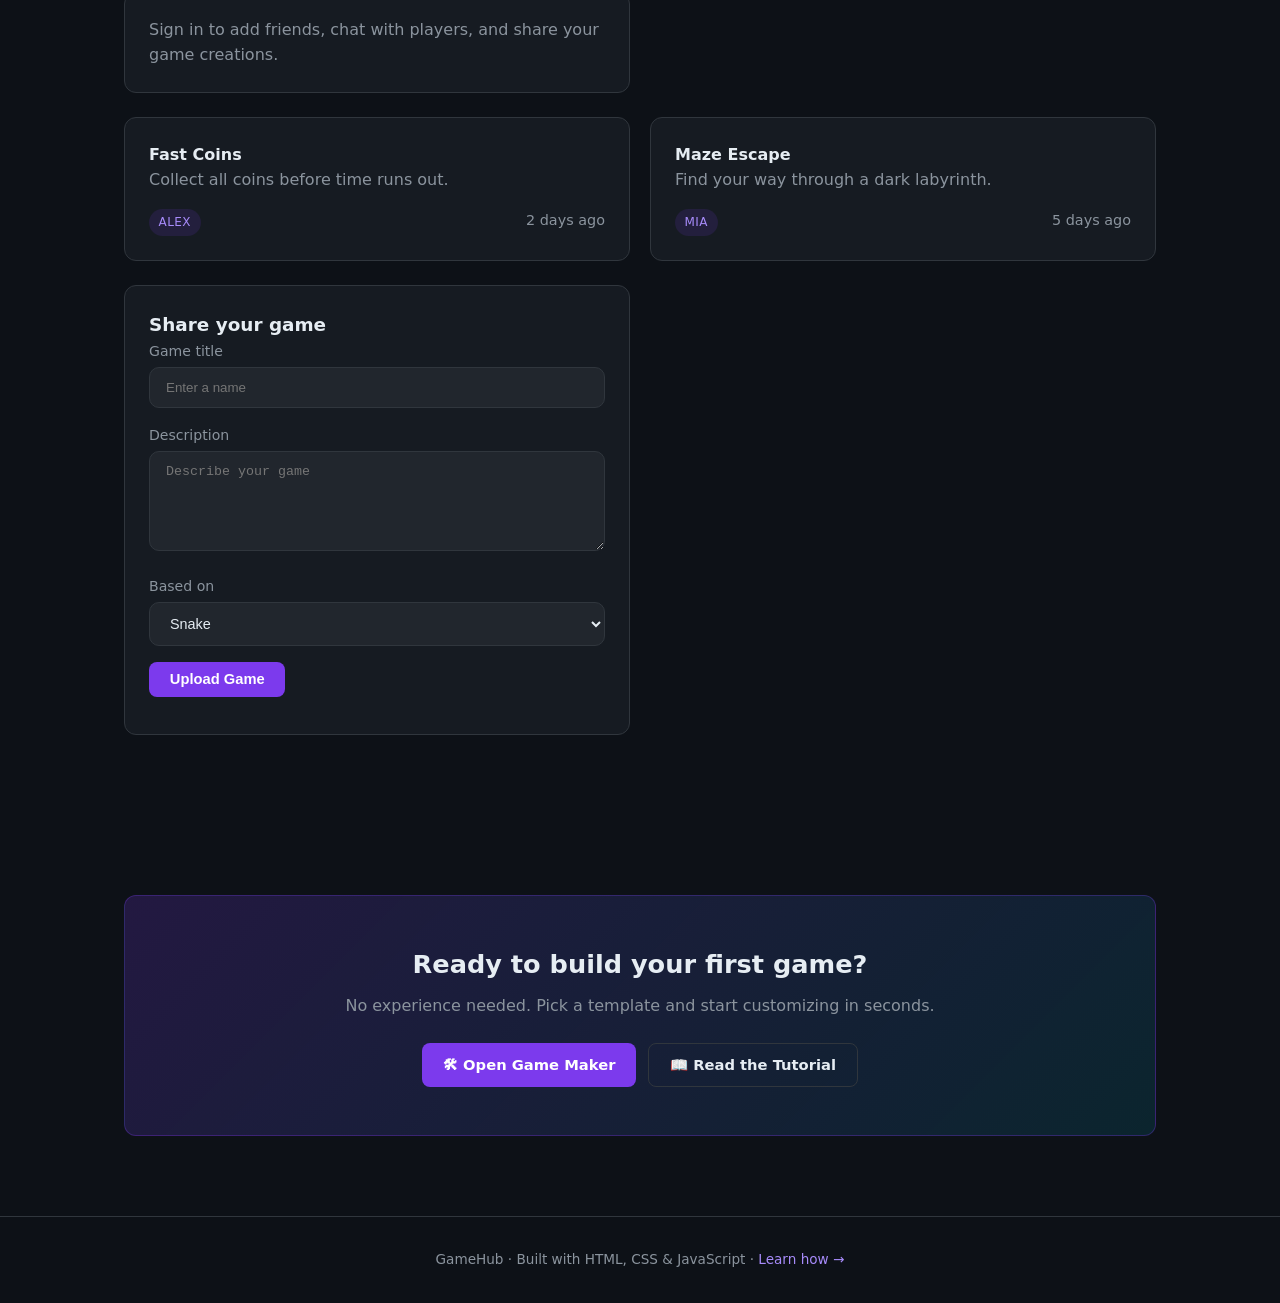
==== commit 53e45bd3: "change" ====
--- a/docs/index.html
+++ b/docs/index.html
@@ -323,8 +323,24 @@
         <div class="card">
           <h3>Start building</h3>
           <p>Upload your own game to the community and let others play it.</p>
-          <a id="openUploadBtn" class="btn btn-cyan requires-auth">Upload a Game</a>
-        </div>
+          <div class="card-actions" style="display:flex;gap:.5rem;flex-wrap:wrap;align-items:center;">
+            <a id="openUploadBtn" class="btn btn-cyan requires-auth">Upload a Game</a>
+            <button id="inviteFriendsBtn" class="btn btn-ghost">Invite Friends</button>
+          </div>
+          <div id="inviteStatus" class="upload-status" style="margin-top:.85rem;"></div>
+        </div>
+      </div>
+      <div class="card card-pro">
+        <h3>Make It Pro</h3>
+        <p>Unlock premium game maker features for only RM 10 / month.</p>
+        <ul class="pro-list">
+          <li>Extra game templates</li>
+          <li>Premium color themes</li>
+          <li>Faster downloads with project history</li>
+          <li>Early access to new community tools</li>
+        </ul>
+        <button id="upgradeProBtn" class="btn btn-purple">Upgrade to Pro</button>
+        <div id="proStatus" class="upload-status" style="margin-top:.85rem;"></div>
       </div>
       <div id="friendList" class="community-grid"></div>
       <div id="communityGameList" class="community-grid"></div>
--- a/docs/style.css
+++ b/docs/style.css
@@ -89,8 +89,54 @@
 .btn-cyan { background: var(--cyan); color: #000; font-weight: 700; }
 .btn-cyan:hover { filter: brightness(1.12); }
 .btn-green { background: var(--green); color: #fff; }
-.btn-green:hover { filter: brightness(1.1); }
+..btn-green:hover { filter: brightness(1.1); }
+.btn-purple { background: linear-gradient(135deg,var(--purple-lg),var(--cyan)); color: #fff; }
+.btn-purple:hover { filter: brightness(1.05); }
 .btn-sm { padding: .36rem .9rem; font-size: .83rem; }
+
+.pro-panel {
+  border-radius: var(--radius);
+  padding: 1rem 1.25rem;
+  background: linear-gradient(135deg, rgba(124,58,237,.12), rgba(0,212,255,.08));
+  border: 1px dashed rgba(124,58,237,.45);
+  margin-bottom: 1rem;
+}
+.pro-panel h3 { margin-bottom: .6rem; }
+.pro-panel p { margin-bottom: .9rem; color: var(--text-dim); }
+.pro-panel .upload-status { margin-top: .75rem; }
+
+.pro-only-msg {
+  display: block;
+  margin-top: .35rem;
+  color: var(--text-dim);
+  font-size: .82rem;
+}
+
+.pro-banner {
+  display: flex;
+  justify-content: space-between;
+  gap: 1rem;
+  align-items: center;
+  padding: 1rem 1.2rem;
+  border-radius: 14px;
+  background: linear-gradient(135deg, rgba(124,58,237,.18), rgba(0,212,255,.1));
+  border: 1px solid rgba(124,58,237,.3);
+  color: var(--text);
+  width: 100%;
+  max-width: 720px;
+}
+.pro-banner strong { font-size: 1rem; }
+
+.card-pro {
+  background: linear-gradient(135deg, rgba(124,58,237,.08), rgba(0,212,255,.06));
+  border-color: rgba(124,58,237,.4);
+}
+.pro-list {
+  margin: 1rem 0 0;
+  padding-left: 1rem;
+  color: var(--text-dim);
+}
+.pro-list li { margin-bottom: .5rem; }
 
 /* ── Cards ── */
 .card {
@@ -422,3 +468,10 @@
   .touch-controls .tc-btn.action { width: 56px; height: 56px; }
 }
 
+  /* Responsive canvas sizing */
+  .canvas-box { width: 100%; display: flex; align-items: center; justify-content: center; }
+  .canvas-box canvas { width: 100%; height: auto; max-width: 720px; display: block; touch-action: none; }
+  @media (max-width: 420px) {
+    .canvas-box canvas { max-width: 95vw; }
+  }
+
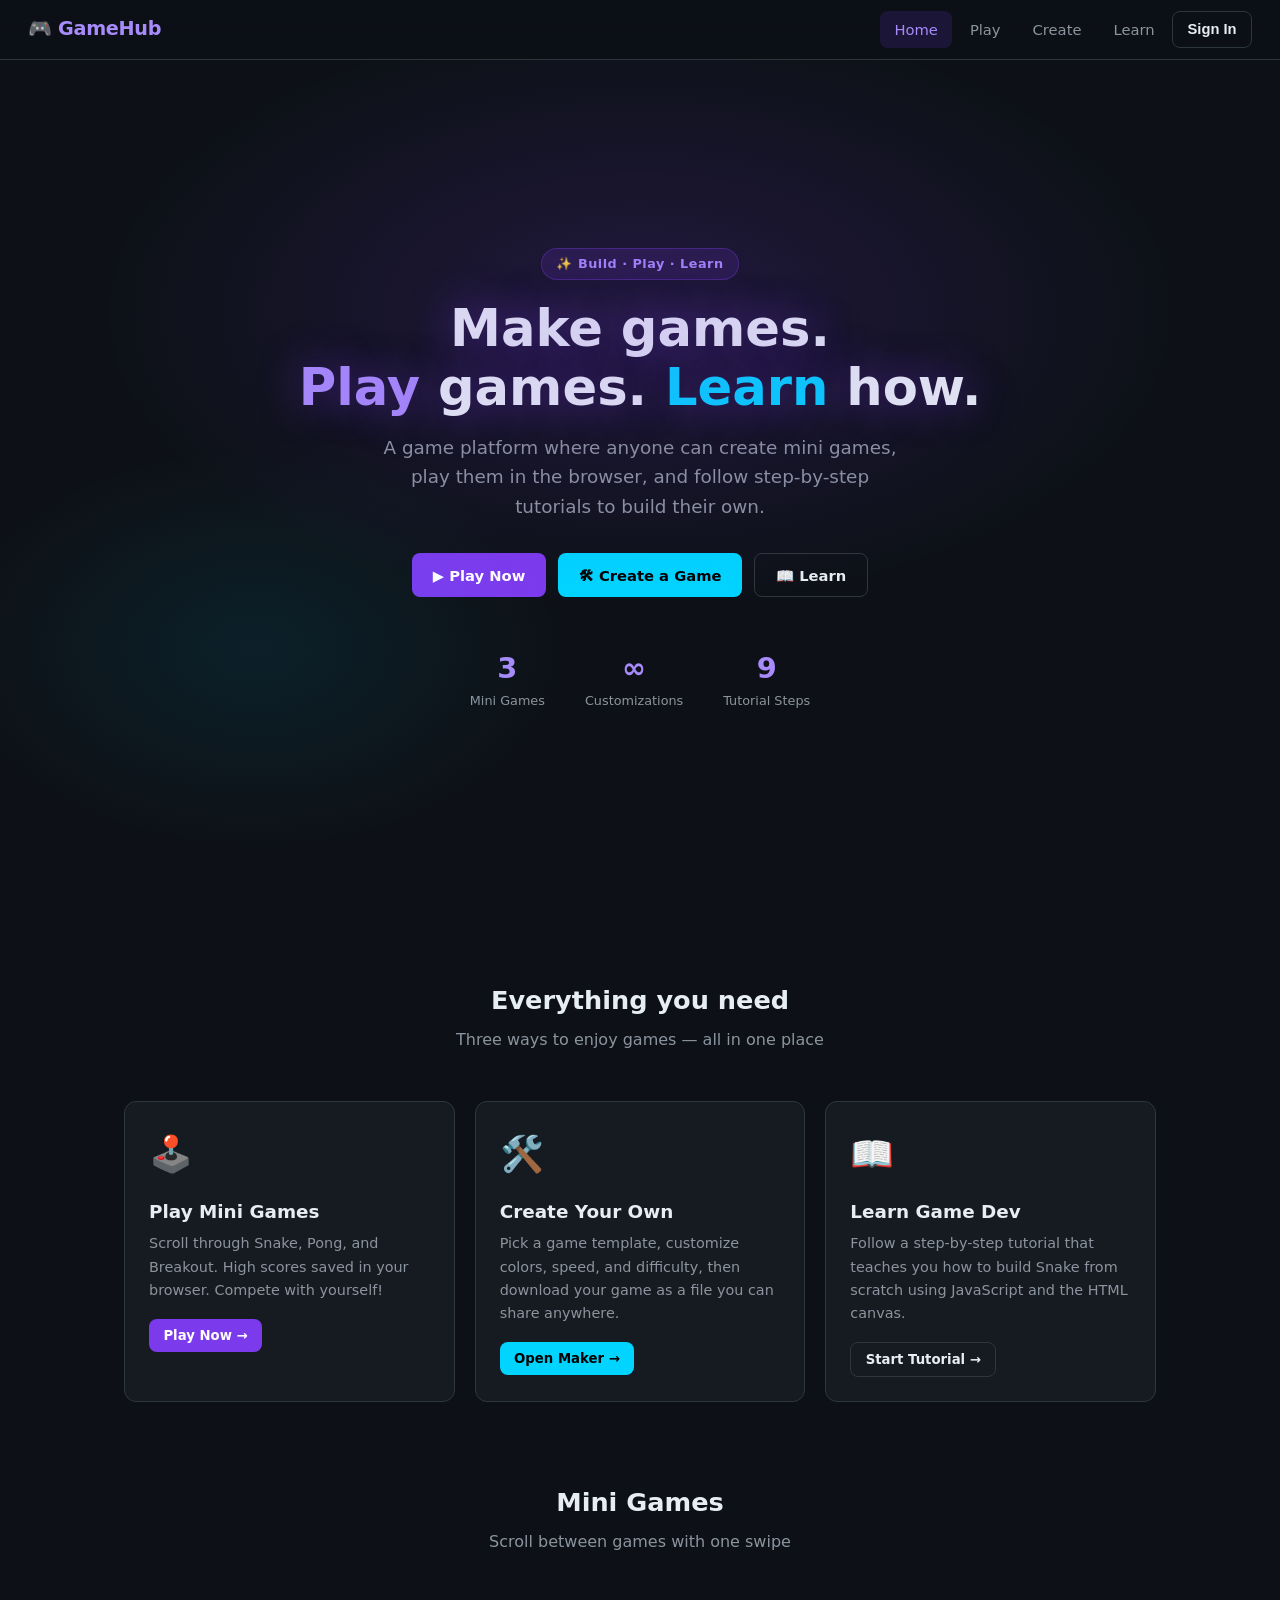
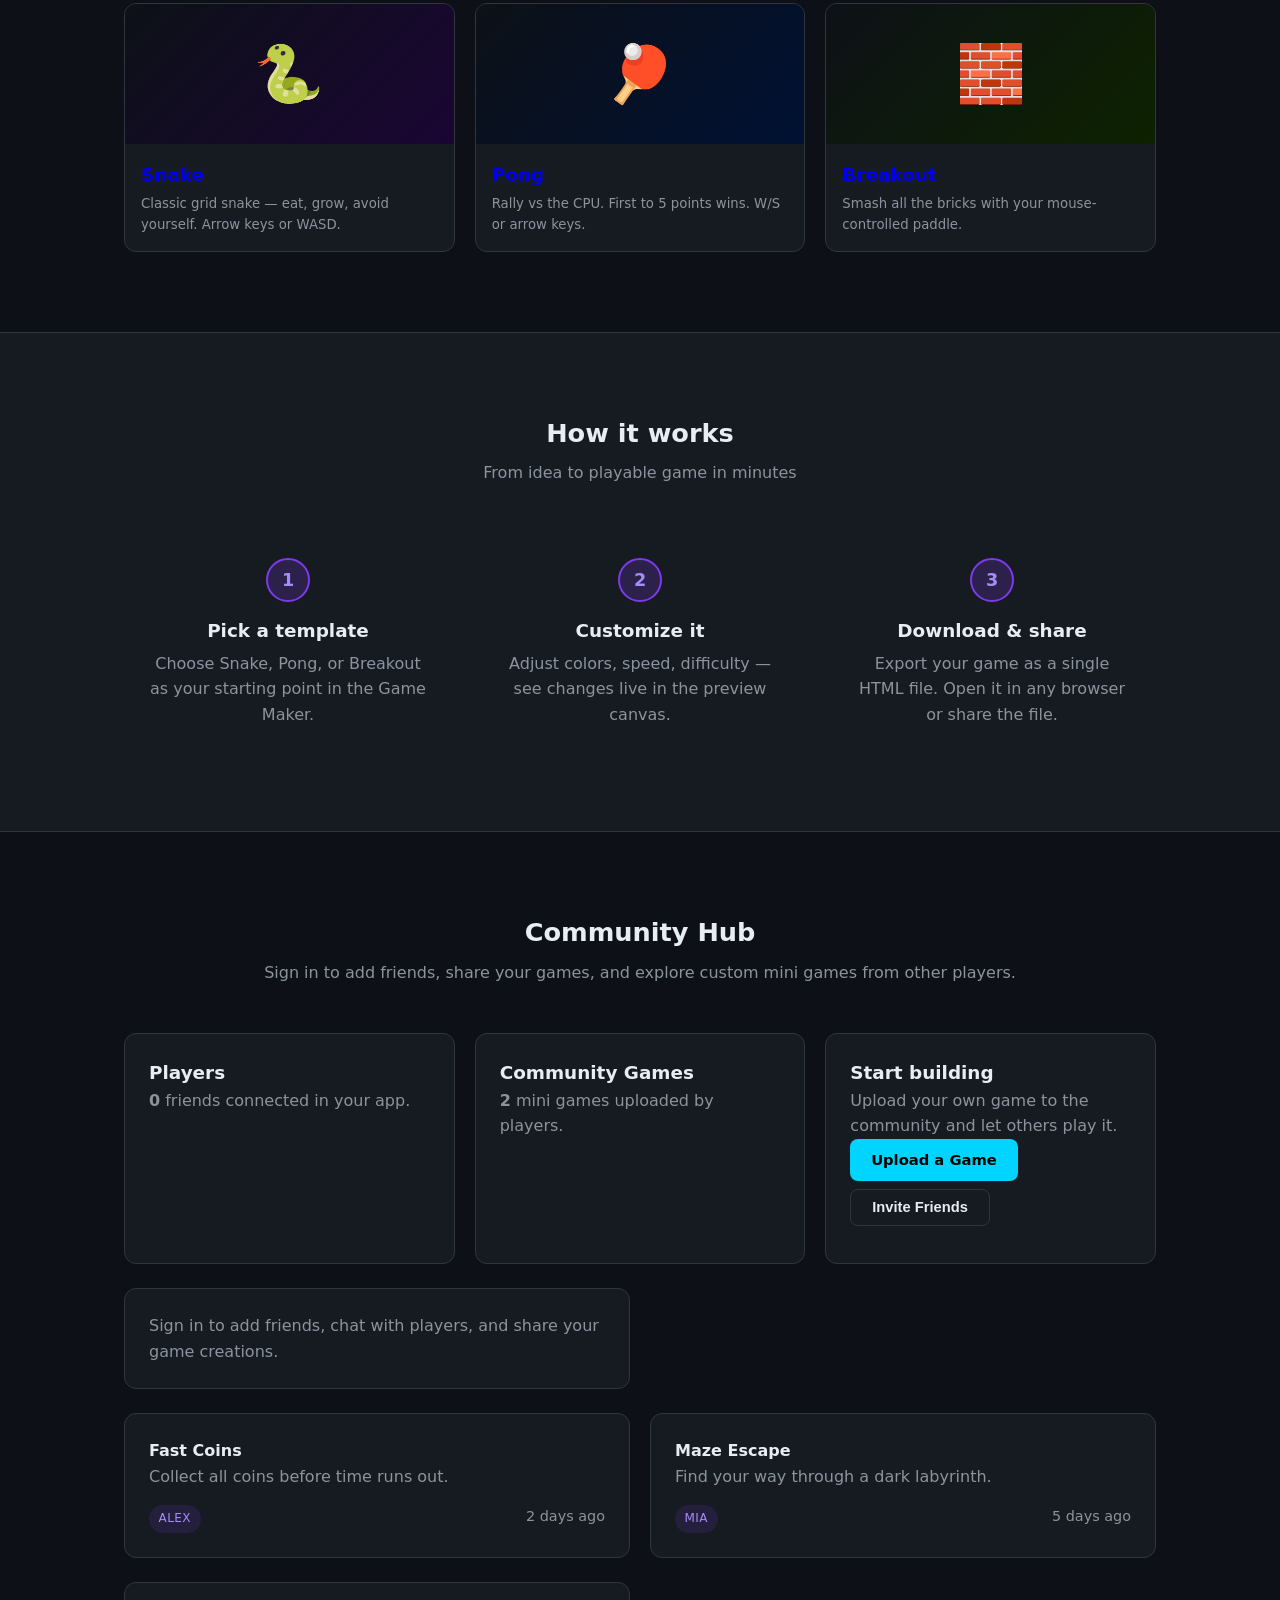
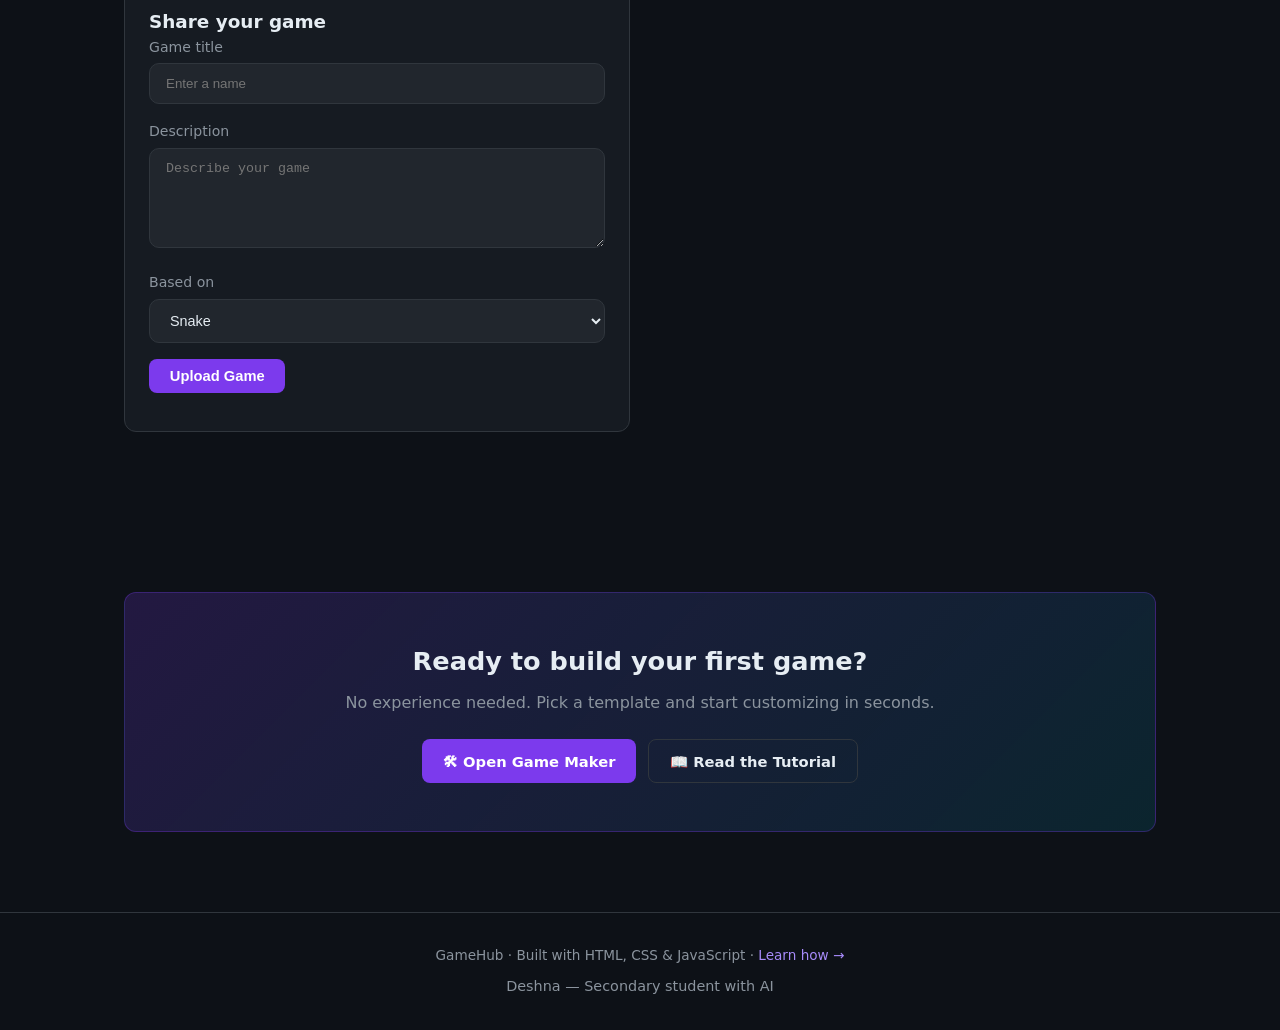
==== commit bb447a4a: "change" ====
--- a/docs/index.html
+++ b/docs/index.html
@@ -329,18 +329,6 @@
           </div>
           <div id="inviteStatus" class="upload-status" style="margin-top:.85rem;"></div>
         </div>
-      </div>
-      <div class="card card-pro">
-        <h3>Make It Pro</h3>
-        <p>Unlock premium game maker features for only RM 10 / month.</p>
-        <ul class="pro-list">
-          <li>Extra game templates</li>
-          <li>Premium color themes</li>
-          <li>Faster downloads with project history</li>
-          <li>Early access to new community tools</li>
-        </ul>
-        <button id="upgradeProBtn" class="btn btn-purple">Upgrade to Pro</button>
-        <div id="proStatus" class="upload-status" style="margin-top:.85rem;"></div>
       </div>
       <div id="friendList" class="community-grid"></div>
       <div id="communityGameList" class="community-grid"></div>
@@ -410,6 +398,7 @@
 <footer>
   <div class="container">
     GameHub · Built with HTML, CSS &amp; JavaScript · <a href="learn.html" style="color:var(--purple-lg);text-decoration:none">Learn how →</a>
+    <div style="margin-top:.5rem; color:var(--text-dim); font-size:.9rem;">Deshna — Secondary student with AI</div>
   </div>
 </footer>
 <script type="module" src="./js/community.js"></script>
--- a/docs/style.css
+++ b/docs/style.css
@@ -89,54 +89,8 @@
 .btn-cyan { background: var(--cyan); color: #000; font-weight: 700; }
 .btn-cyan:hover { filter: brightness(1.12); }
 .btn-green { background: var(--green); color: #fff; }
-..btn-green:hover { filter: brightness(1.1); }
-.btn-purple { background: linear-gradient(135deg,var(--purple-lg),var(--cyan)); color: #fff; }
-.btn-purple:hover { filter: brightness(1.05); }
+.btn-green:hover { filter: brightness(1.1); }
 .btn-sm { padding: .36rem .9rem; font-size: .83rem; }
-
-.pro-panel {
-  border-radius: var(--radius);
-  padding: 1rem 1.25rem;
-  background: linear-gradient(135deg, rgba(124,58,237,.12), rgba(0,212,255,.08));
-  border: 1px dashed rgba(124,58,237,.45);
-  margin-bottom: 1rem;
-}
-.pro-panel h3 { margin-bottom: .6rem; }
-.pro-panel p { margin-bottom: .9rem; color: var(--text-dim); }
-.pro-panel .upload-status { margin-top: .75rem; }
-
-.pro-only-msg {
-  display: block;
-  margin-top: .35rem;
-  color: var(--text-dim);
-  font-size: .82rem;
-}
-
-.pro-banner {
-  display: flex;
-  justify-content: space-between;
-  gap: 1rem;
-  align-items: center;
-  padding: 1rem 1.2rem;
-  border-radius: 14px;
-  background: linear-gradient(135deg, rgba(124,58,237,.18), rgba(0,212,255,.1));
-  border: 1px solid rgba(124,58,237,.3);
-  color: var(--text);
-  width: 100%;
-  max-width: 720px;
-}
-.pro-banner strong { font-size: 1rem; }
-
-.card-pro {
-  background: linear-gradient(135deg, rgba(124,58,237,.08), rgba(0,212,255,.06));
-  border-color: rgba(124,58,237,.4);
-}
-.pro-list {
-  margin: 1rem 0 0;
-  padding-left: 1rem;
-  color: var(--text-dim);
-}
-.pro-list li { margin-bottom: .5rem; }
 
 /* ── Cards ── */
 .card {
